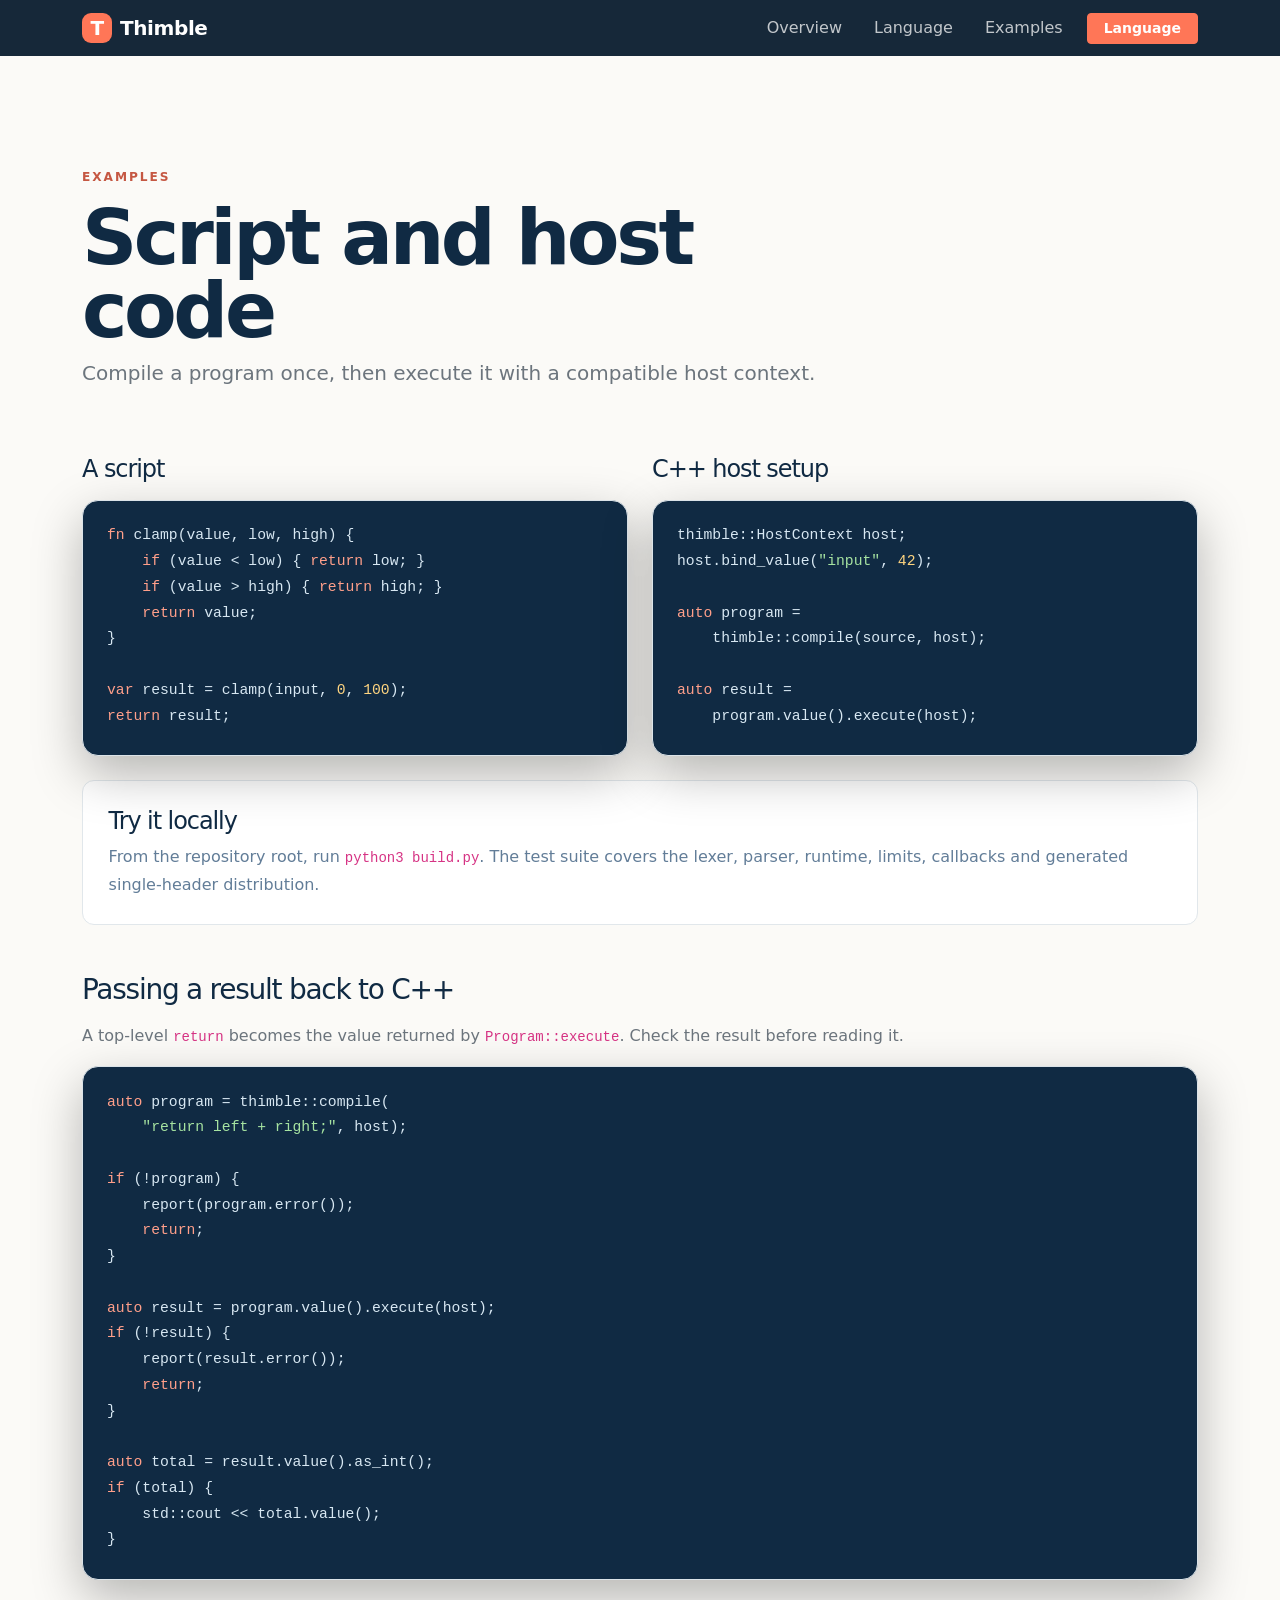
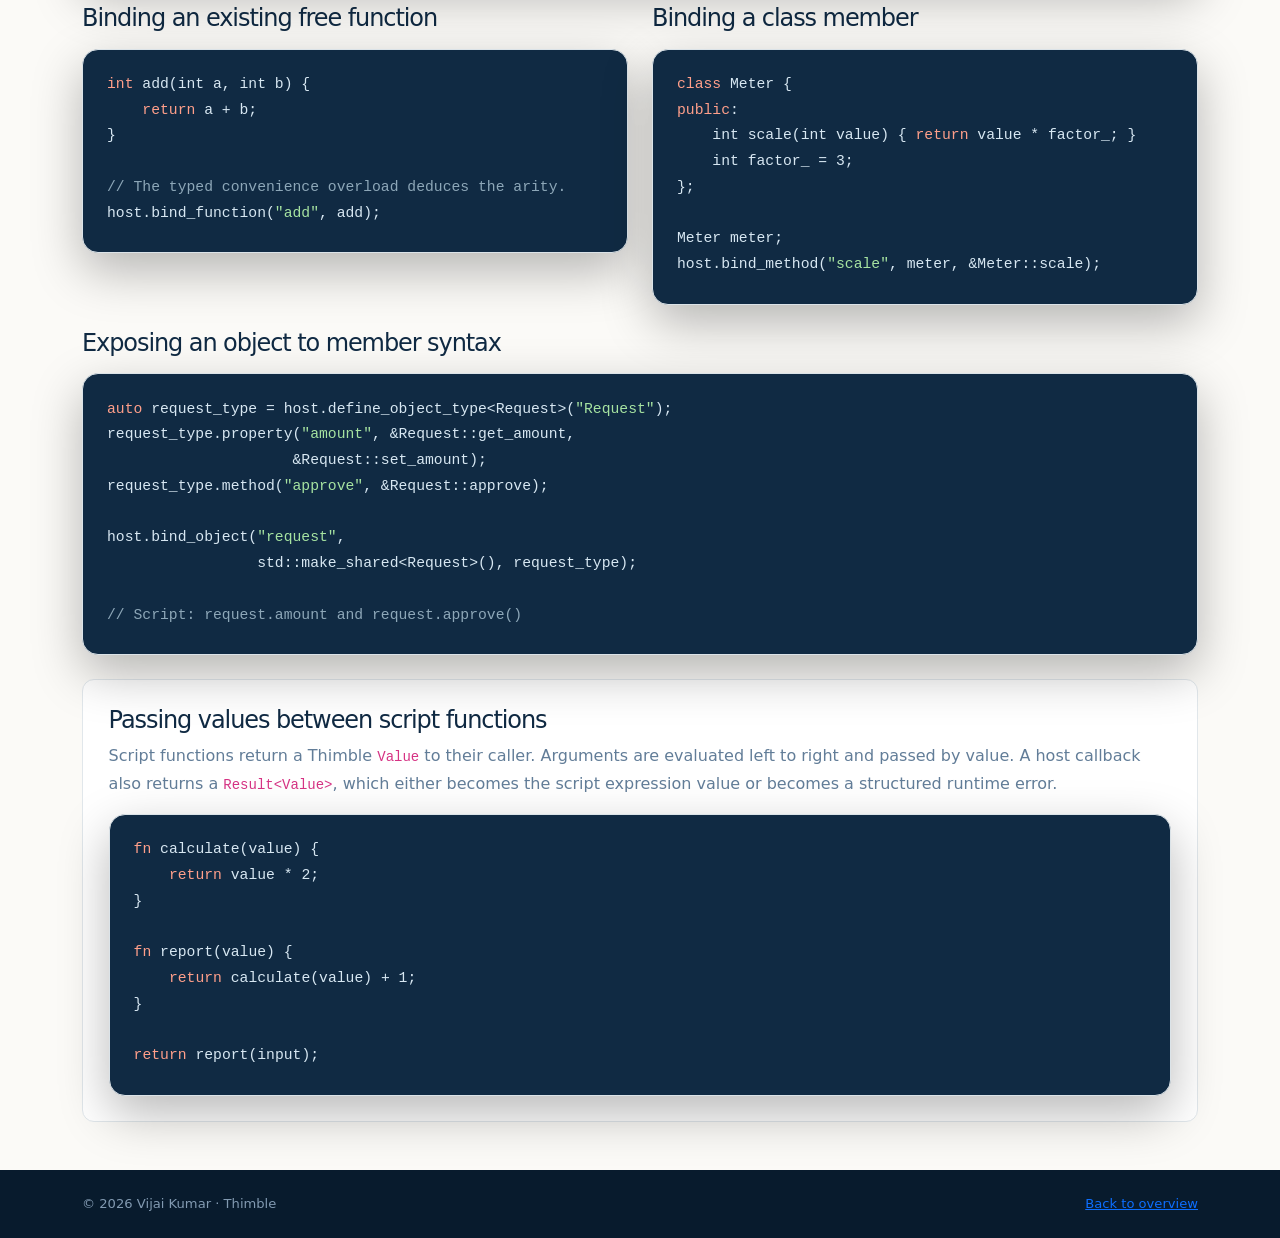
==== site/examples.html @ 43be477b "Add collections and host objects" ====
<!doctype html>
<html lang="en">
<head>
  <meta charset="utf-8">
  <meta name="viewport" content="width=device-width, initial-scale=1">
  <meta name="description" content="Thimble script and C++ embedding examples.">
  <title>Thimble: examples</title>
  <link href="https://cdn.jsdelivr.net/npm/bootstrap@5.3.3/dist/css/bootstrap.min.css" rel="stylesheet">
  <link href="styles.css" rel="stylesheet">
</head>
<body>
  <nav class="navbar navbar-expand-lg navbar-dark thimble-nav"><div class="container"><a class="navbar-brand d-flex align-items-center gap-2" href="index.html"><span class="brand-mark">T</span><span>Thimble</span></a><button class="navbar-toggler" type="button" data-bs-toggle="collapse" data-bs-target="#mainNav" aria-controls="mainNav" aria-expanded="false" aria-label="Toggle navigation"><span class="navbar-toggler-icon"></span></button><div class="collapse navbar-collapse" id="mainNav"><ul class="navbar-nav ms-auto align-items-lg-center gap-lg-3"><li class="nav-item"><a class="nav-link" href="index.html">Overview</a></li><li class="nav-item"><a class="nav-link" href="language.html">Language</a></li><li class="nav-item"><a class="nav-link active" href="examples.html">Examples</a></li><li class="nav-item"><a class="btn btn-sm btn-coral px-3" href="language.html">Language</a></li></ul></div></div></nav>
  <main>
    <header class="subpage-header"><div class="container py-5"><p class="eyebrow eyebrow-dark">Examples</p><h1>Script and host code</h1><p class="lead text-secondary">Compile a program once, then execute it with a compatible host context.</p></div></header>
    <section class="section-light pb-5"><div class="container"><div class="row g-4">
      <div class="col-lg-6"><h2 class="h4 mb-3">A script</h2><div class="code-card code-card-light"><pre><code><span class="code-keyword">fn</span> clamp(value, low, high) {
    <span class="code-keyword">if</span> (value &lt; low) { <span class="code-keyword">return</span> low; }
    <span class="code-keyword">if</span> (value &gt; high) { <span class="code-keyword">return</span> high; }
    <span class="code-keyword">return</span> value;
}

<span class="code-keyword">var</span> result = clamp(input, <span class="code-number">0</span>, <span class="code-number">100</span>);
<span class="code-keyword">return</span> result;</code></pre></div></div>
      <div class="col-lg-6"><h2 class="h4 mb-3">C++ host setup</h2><div class="code-card code-card-light"><pre><code>thimble::HostContext host;
host.bind_value(<span class="code-string">"input"</span>, <span class="code-number">42</span>);

<span class="code-keyword">auto</span> program =
    thimble::compile(source, host);

<span class="code-keyword">auto</span> result =
    program.value().execute(host);</code></pre></div></div>
      <div class="col-12"><div class="plain-card"><h2 class="h4">Try it locally</h2><p>From the repository root, run <code>python3 build.py</code>. The test suite covers the lexer, parser, runtime, limits, callbacks and generated single-header distribution.</p></div></div>
      <div class="col-12 pt-4"><h2 class="h3 mb-3">Passing a result back to C++</h2><p class="text-secondary">A top-level <code>return</code> becomes the value returned by <code>Program::execute</code>. Check the result before reading it.</p><div class="code-card code-card-light"><pre><code><span class="code-keyword">auto</span> program = thimble::compile(
    <span class="code-string">"return left + right;"</span>, host);

<span class="code-keyword">if</span> (!program) {
    report(program.error());
    <span class="code-keyword">return</span>;
}

<span class="code-keyword">auto</span> result = program.value().execute(host);
<span class="code-keyword">if</span> (!result) {
    report(result.error());
    <span class="code-keyword">return</span>;
}

<span class="code-keyword">auto</span> total = result.value().as_int();
<span class="code-keyword">if</span> (total) {
    std::cout &lt;&lt; total.value();
}</code></pre></div></div>
      <div class="col-lg-6"><h2 class="h4 mb-3">Binding an existing free function</h2><div class="code-card code-card-light"><pre><code><span class="code-keyword">int</span> add(int a, int b) {
    <span class="code-keyword">return</span> a + b;
}

<span class="code-comment">// The typed convenience overload deduces the arity.</span>
host.bind_function(<span class="code-string">"add"</span>, add);</code></pre></div></div>
      <div class="col-lg-6"><h2 class="h4 mb-3">Binding a class member</h2><div class="code-card code-card-light"><pre><code><span class="code-keyword">class</span> Meter {
<span class="code-keyword">public</span>:
    int scale(int value) { <span class="code-keyword">return</span> value * factor_; }
    int factor_ = 3;
};

Meter meter;
host.bind_method(<span class="code-string">"scale"</span>, meter, &amp;Meter::scale);</code></pre></div></div>
      <div class="col-12"><h2 class="h4 mb-3">Exposing an object to member syntax</h2><div class="code-card code-card-light"><pre><code><span class="code-keyword">auto</span> request_type = host.define_object_type&lt;Request&gt;(<span class="code-string">"Request"</span>);
request_type.property(<span class="code-string">"amount"</span>, &amp;Request::get_amount,
                     &amp;Request::set_amount);
request_type.method(<span class="code-string">"approve"</span>, &amp;Request::approve);

host.bind_object(<span class="code-string">"request"</span>,
                 std::make_shared&lt;Request&gt;(), request_type);

<span class="code-comment">// Script: request.amount and request.approve()</span></code></pre></div></div>
      <div class="col-12"><div class="plain-card"><h2 class="h4">Passing values between script functions</h2><p>Script functions return a Thimble <code>Value</code> to their caller. Arguments are evaluated left to right and passed by value. A host callback also returns a <code>Result&lt;Value&gt;</code>, which either becomes the script expression value or becomes a structured runtime error.</p><div class="code-card code-card-light mt-3"><pre><code><span class="code-keyword">fn</span> calculate(value) {
    <span class="code-keyword">return</span> value * 2;
}

<span class="code-keyword">fn</span> report(value) {
    <span class="code-keyword">return</span> calculate(value) + 1;
}

<span class="code-keyword">return</span> report(input);</code></pre></div></div></div>
    </div></div></section>
  </main>
  <footer class="footer py-4"><div class="container d-flex flex-column flex-md-row justify-content-between gap-2"><span>© 2026 Vijai Kumar · Thimble</span><a href="index.html">Back to overview</a></div></footer>
  <script src="https://cdn.jsdelivr.net/npm/bootstrap@5.3.3/dist/js/bootstrap.bundle.min.js"></script>
</body>
</html>
---- site/styles.css ----
:root {
  --ink: #102a43;
  --ink-deep: #081b2d;
  --coral: #ff7657;
  --coral-soft: #fff0eb;
  --paper: #fbfaf7;
  --muted: #627d98;
}

html { scroll-behavior: smooth; }
body { color: var(--ink); background: var(--paper); font-family: Inter, ui-sans-serif, system-ui, -apple-system, BlinkMacSystemFont, "Segoe UI", sans-serif; }
.thimble-nav { background: rgba(8, 27, 45, .94); backdrop-filter: blur(12px); }
.navbar-brand { font-weight: 700; letter-spacing: -.02em; }
.brand-mark { display: inline-grid; place-items: center; width: 30px; height: 30px; border-radius: 9px; background: var(--coral); color: white; font-weight: 800; }
.nav-link { color: rgba(255,255,255,.74) !important; }
.nav-link:hover { color: white !important; }
.btn-coral { background: var(--coral); border-color: var(--coral); color: white; font-weight: 700; }
.btn-coral:hover { background: #ef6549; border-color: #ef6549; color: white; }
.text-coral, .link-coral { color: var(--coral); }
.link-coral { text-decoration: none; font-weight: 700; }
.link-coral:hover { color: #ffad98; }
.hero-section { overflow: hidden; position: relative; min-height: 700px; display: flex; align-items: center; padding: 9rem 0 6rem; color: white; background: var(--ink-deep); }
.page-hero { color: white; background: var(--ink-deep); }
.subpage-header { padding-top: 4rem; background: var(--paper); border-bottom: 1px solid #e5e9ed; }
.subpage-header h1 { max-width: 760px; font-size: clamp(2.8rem, 6vw, 5rem); }
.hero-grid { position: absolute; inset: 0; opacity: .18; background-image: linear-gradient(rgba(255,255,255,.1) 1px, transparent 1px), linear-gradient(90deg, rgba(255,255,255,.1) 1px, transparent 1px); background-size: 56px 56px; mask-image: linear-gradient(to right, black, transparent 80%); pointer-events: none; }
.hero-section .container { z-index: 1; }
.eyebrow { color: var(--coral); font-size: .76rem; font-weight: 800; letter-spacing: .16em; text-transform: uppercase; }
.eyebrow-dark { color: #c55742; }
h1, h2, h3 { letter-spacing: -.045em; font-weight: 800; }
h1 { font-size: clamp(3.5rem, 8vw, 6.8rem); line-height: .95; }
h2 { font-size: clamp(2.1rem, 4vw, 3.6rem); line-height: 1.02; }
h3 { font-size: 1.25rem; letter-spacing: -.02em; }
.hero-copy { max-width: 560px; color: rgba(255,255,255,.74); font-size: 1.18rem; line-height: 1.65; }
.hero-notes { display: flex; flex-wrap: wrap; gap: 1.1rem; color: rgba(255,255,255,.6); font-size: .84rem; }
.dot { display: inline-block; width: 7px; height: 7px; margin-right: .35rem; border-radius: 50%; background: var(--coral); }
.code-card { position: relative; overflow: hidden; border: 1px solid rgba(255,255,255,.12); border-radius: 16px; background: #102a43; box-shadow: 0 18px 50px rgba(0,0,0,.28); }
.code-top { display: flex; align-items: center; gap: 6px; padding: 14px 18px; border-bottom: 1px solid rgba(255,255,255,.09); color: rgba(255,255,255,.38); font-size: .72rem; }
.code-top span { width: 8px; height: 8px; border-radius: 50%; background: #ff7657; }
.code-top span:nth-child(2) { background: #ffc857; }
.code-top span:nth-child(3) { background: #57cc99; }
.code-top small { margin-left: auto; }
pre { margin: 0; padding: 1.4rem 1.5rem 1.6rem; overflow-x: auto; color: #d7e7f2; font: .92rem/1.75 "SFMono-Regular", Consolas, "Liberation Mono", monospace; }
.code-keyword { color: #ff9f8a; }
.code-string { color: #a6e3a1; }
.code-number { color: #ffd580; }
.code-comment { color: #8da7b8; }
.code-card-large pre { padding: 1.8rem 2rem 2rem; font-size: .96rem; }
.code-card-light { border-color: #dbe3e8; background: var(--ink); }
.section-light { background: var(--paper); }
.section-dark { background: var(--ink); }
.feature-card { padding: 1.7rem; border: 1px solid #e5e9ed; border-radius: 15px; background: white; }
.plain-card { padding: 1.6rem; border: 1px solid #e1e7eb; border-radius: 12px; background: white; }
.plain-card p { margin: 0; color: var(--muted); line-height: 1.7; }
.simple-list { padding-left: 0; margin: 0; color: rgba(255,255,255,.75); list-style: none; }
.simple-list li { padding: .9rem 0; border-bottom: 1px solid rgba(255,255,255,.12); }
.simple-list li:last-child { border-bottom: 0; }
.simple-list strong { color: white; }
.feature-icon { margin-bottom: 2.5rem; color: var(--coral); font: 800 .8rem/1 "SFMono-Regular", Consolas, monospace; }
.feature-card p, .text-secondary { line-height: 1.7; }
.text-muted-light { color: rgba(255,255,255,.6); line-height: 1.7; }
.feature-list { border-top: 1px solid #dbe3e8; }
.feature-list > div { display: flex; justify-content: space-between; gap: 1rem; padding: 1rem 0; border-bottom: 1px solid #dbe3e8; }
.feature-list strong { color: var(--ink); }
.feature-list span { color: var(--muted); text-align: right; }
.cta-section { background: var(--coral); }
.cta-section .eyebrow { color: rgba(16,42,67,.65); }
.cta-copy { max-width: 620px; }
.footer { color: #829ab1; background: var(--ink-deep); font-size: .82rem; }
@media (max-width: 991.98px) { .hero-section { min-height: auto; } .feature-list { margin-top: 0; } }
@media (max-width: 575.98px) { .hero-section { padding-top: 8rem; } .hero-notes { gap: .7rem; } .feature-list > div { flex-direction: column; gap: .35rem; } .feature-list span { text-align: left; } }
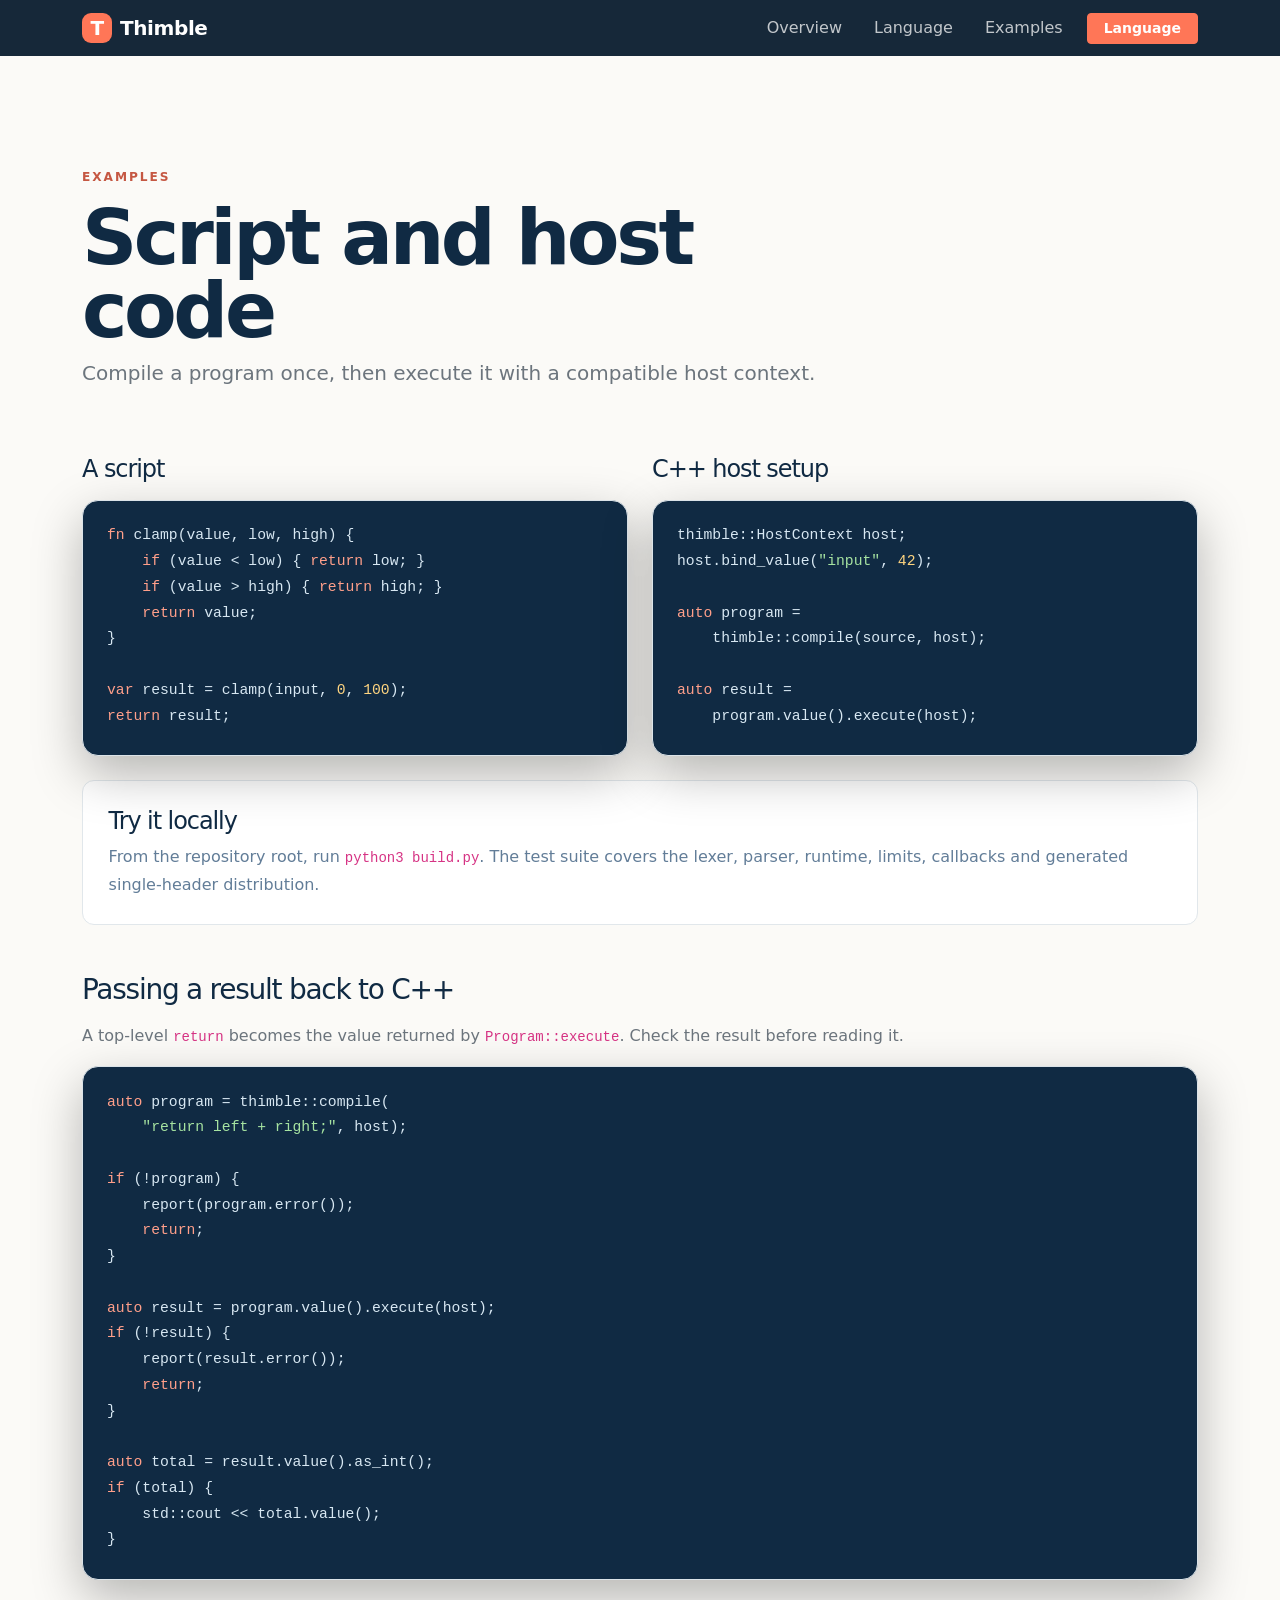
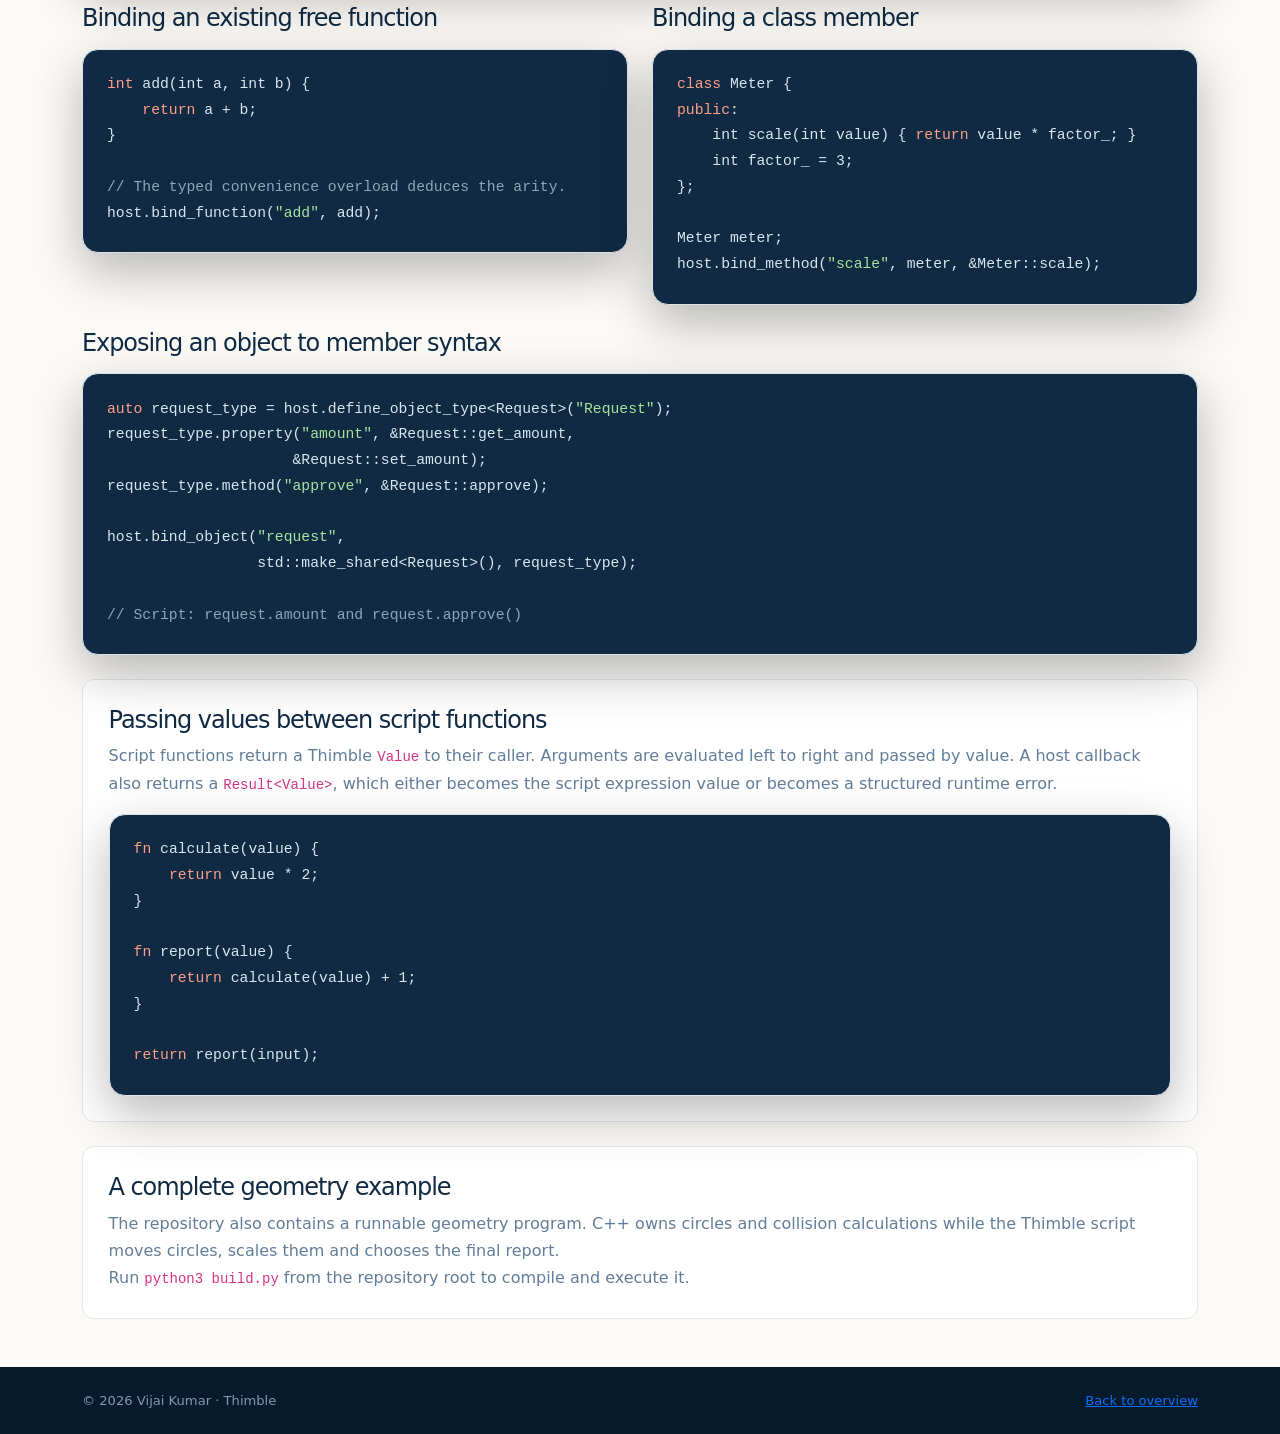
==== commit a9ba6b8c: "Include a nice example" ====
--- a/site/examples.html
+++ b/site/examples.html
@@ -80,6 +80,7 @@
 }
 
 <span class="code-keyword">return</span> report(input);</code></pre></div></div></div>
+      <div class="col-12"><div class="plain-card"><h2 class="h4">A complete geometry example</h2><p>The repository also contains a runnable geometry program. C++ owns circles and collision calculations while the Thimble script moves circles, scales them and chooses the final report.</p><p class="mb-0">Run <code>python3 build.py</code> from the repository root to compile and execute it.</p></div></div>
     </div></div></section>
   </main>
   <footer class="footer py-4"><div class="container d-flex flex-column flex-md-row justify-content-between gap-2"><span>© 2026 Vijai Kumar · Thimble</span><a href="index.html">Back to overview</a></div></footer>
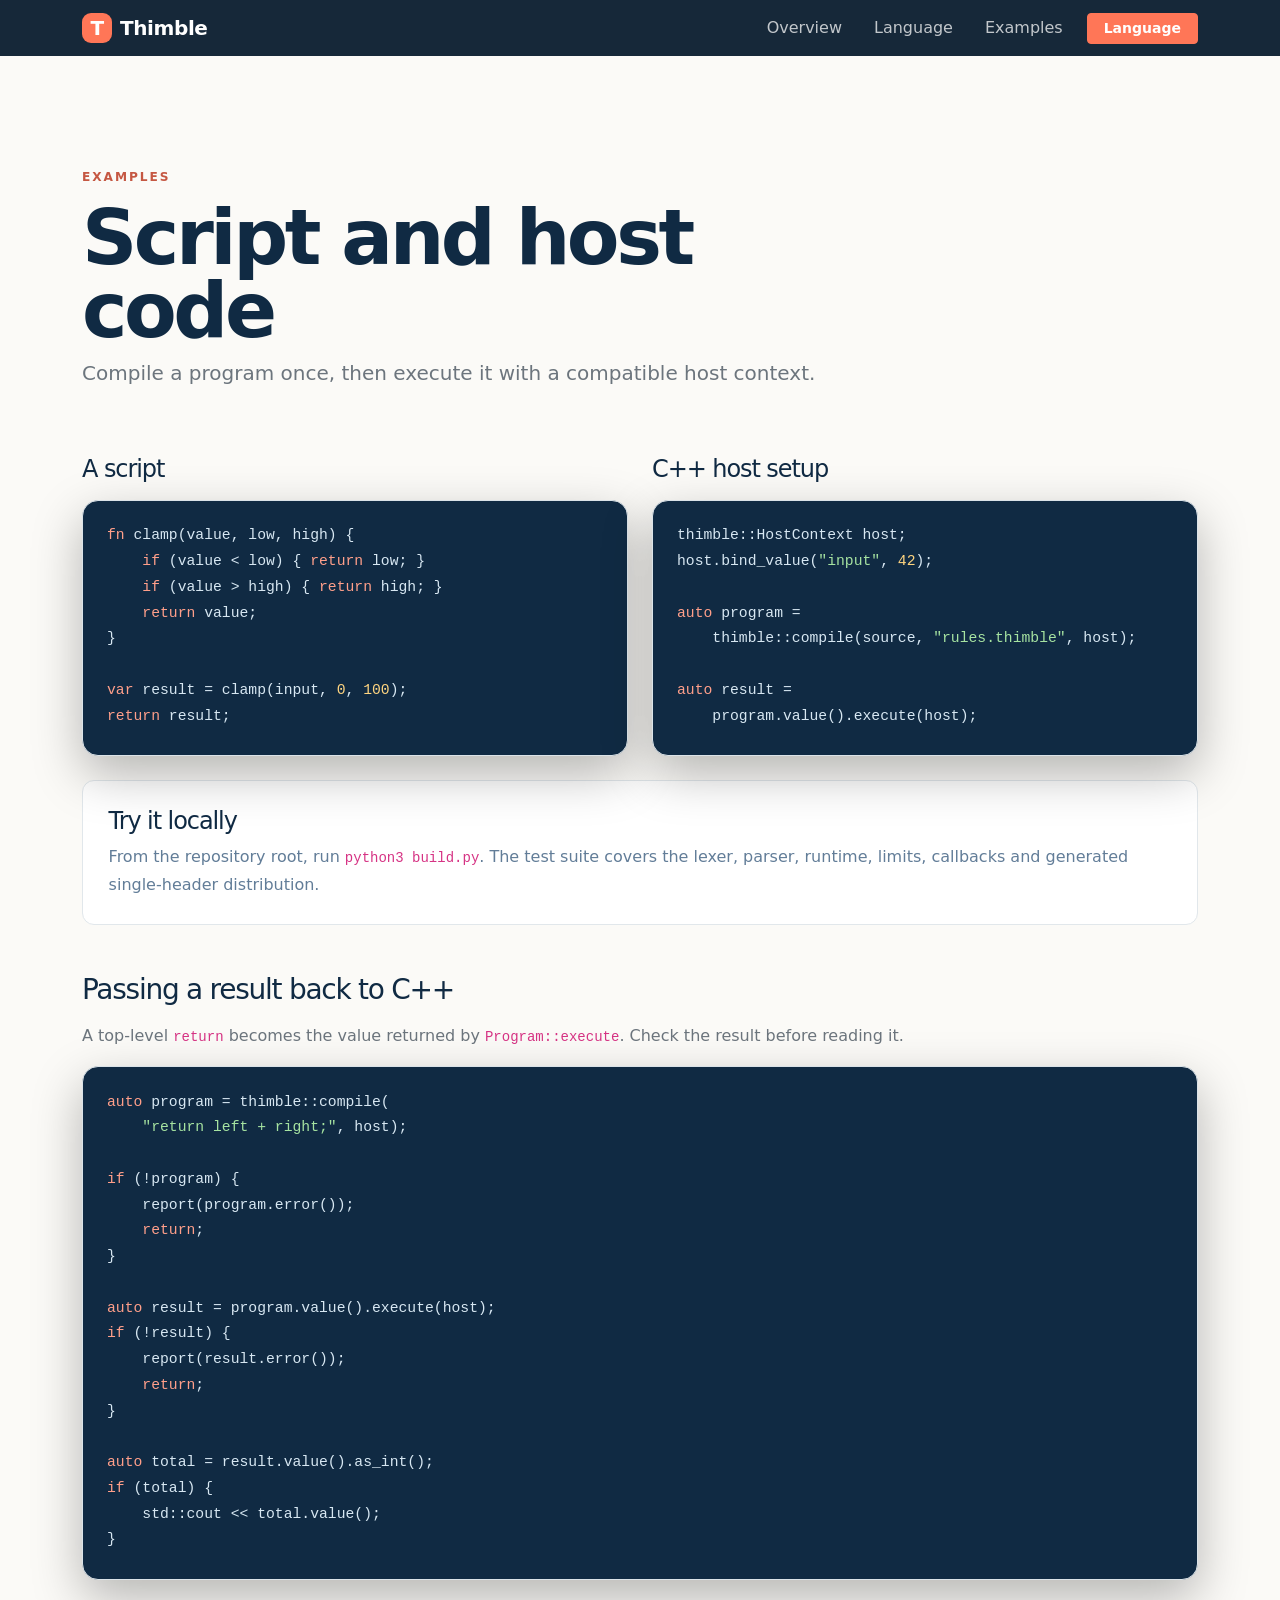
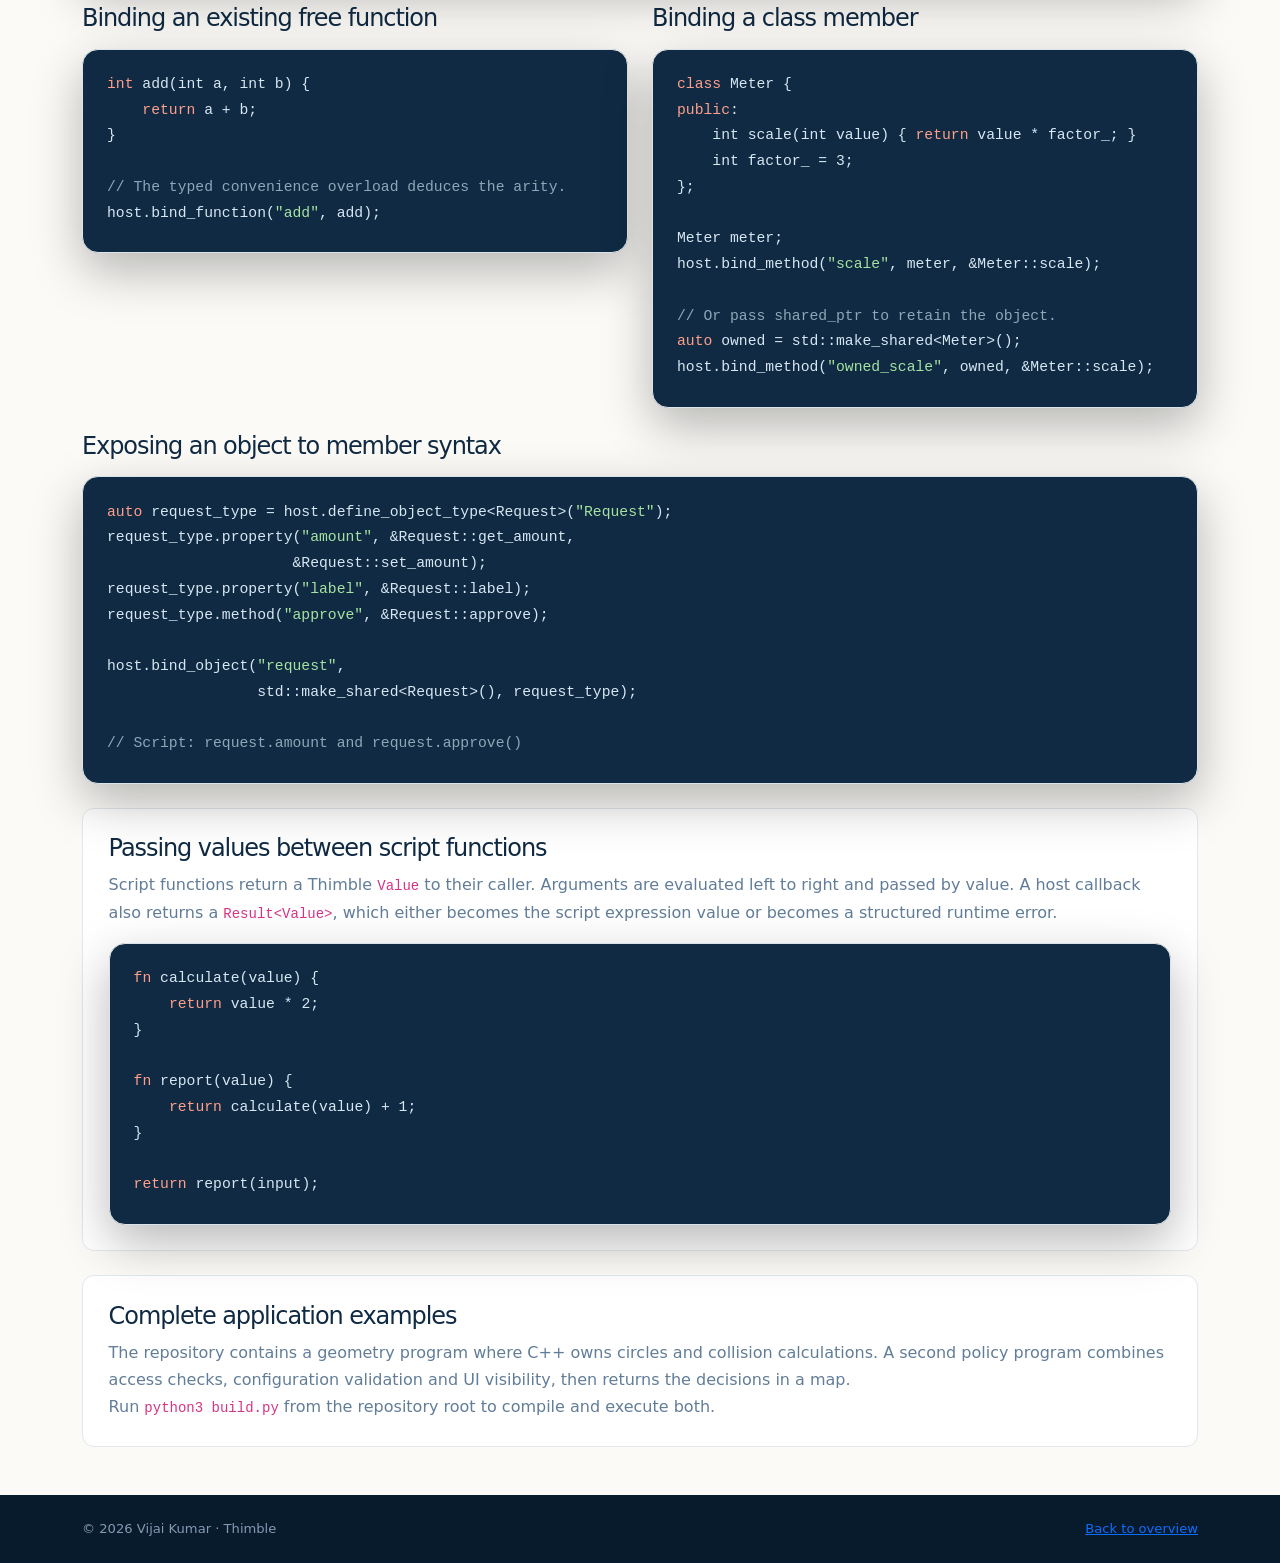
==== commit a30b9f5c: "Harden Thimble runtime and release tooling" ====
--- a/site/examples.html
+++ b/site/examples.html
@@ -25,7 +25,7 @@
 host.bind_value(<span class="code-string">"input"</span>, <span class="code-number">42</span>);
 
 <span class="code-keyword">auto</span> program =
-    thimble::compile(source, host);
+    thimble::compile(source, <span class="code-string">"rules.thimble"</span>, host);
 
 <span class="code-keyword">auto</span> result =
     program.value().execute(host);</code></pre></div></div>
@@ -61,10 +61,15 @@
 };
 
 Meter meter;
-host.bind_method(<span class="code-string">"scale"</span>, meter, &amp;Meter::scale);</code></pre></div></div>
+host.bind_method(<span class="code-string">"scale"</span>, meter, &amp;Meter::scale);
+
+<span class="code-comment">// Or pass shared_ptr to retain the object.</span>
+<span class="code-keyword">auto</span> owned = std::make_shared&lt;Meter&gt;();
+host.bind_method(<span class="code-string">"owned_scale"</span>, owned, &amp;Meter::scale);</code></pre></div></div>
       <div class="col-12"><h2 class="h4 mb-3">Exposing an object to member syntax</h2><div class="code-card code-card-light"><pre><code><span class="code-keyword">auto</span> request_type = host.define_object_type&lt;Request&gt;(<span class="code-string">"Request"</span>);
 request_type.property(<span class="code-string">"amount"</span>, &amp;Request::get_amount,
                      &amp;Request::set_amount);
+request_type.property(<span class="code-string">"label"</span>, &amp;Request::label);
 request_type.method(<span class="code-string">"approve"</span>, &amp;Request::approve);
 
 host.bind_object(<span class="code-string">"request"</span>,
@@ -80,7 +85,7 @@
 }
 
 <span class="code-keyword">return</span> report(input);</code></pre></div></div></div>
-      <div class="col-12"><div class="plain-card"><h2 class="h4">A complete geometry example</h2><p>The repository also contains a runnable geometry program. C++ owns circles and collision calculations while the Thimble script moves circles, scales them and chooses the final report.</p><p class="mb-0">Run <code>python3 build.py</code> from the repository root to compile and execute it.</p></div></div>
+      <div class="col-12"><div class="plain-card"><h2 class="h4">Complete application examples</h2><p>The repository contains a geometry program where C++ owns circles and collision calculations. A second policy program combines access checks, configuration validation and UI visibility, then returns the decisions in a map.</p><p class="mb-0">Run <code>python3 build.py</code> from the repository root to compile and execute both.</p></div></div>
     </div></div></section>
   </main>
   <footer class="footer py-4"><div class="container d-flex flex-column flex-md-row justify-content-between gap-2"><span>© 2026 Vijai Kumar · Thimble</span><a href="index.html">Back to overview</a></div></footer>
